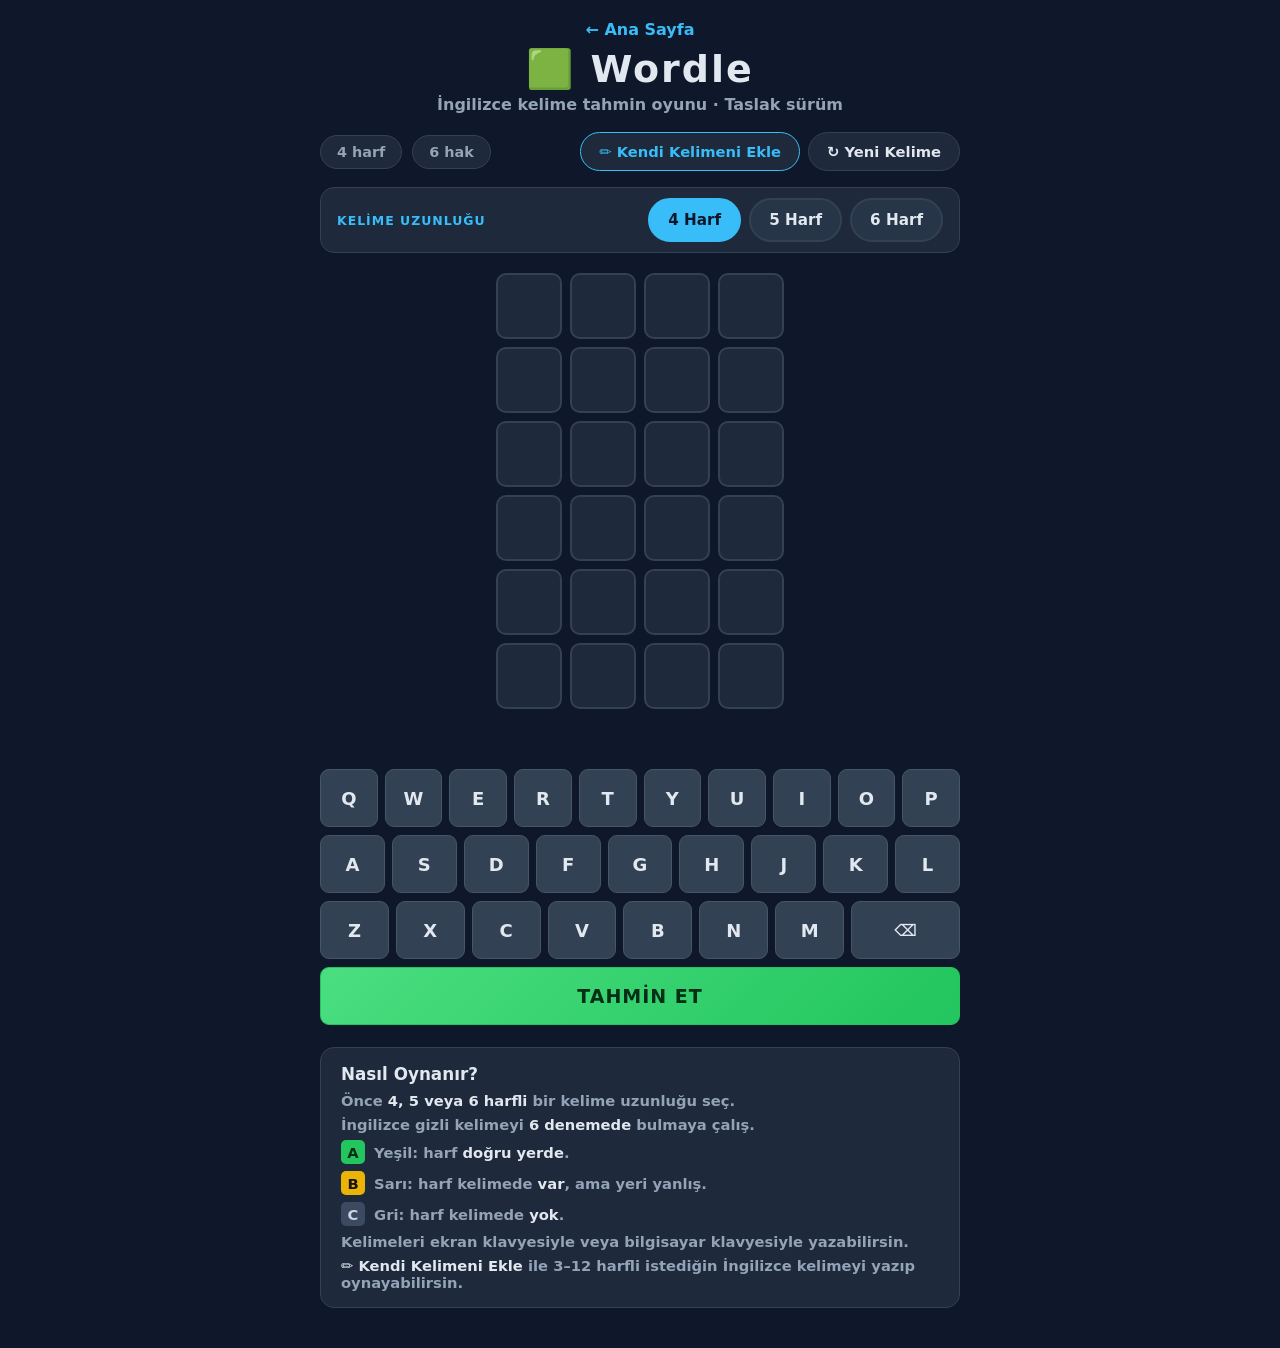
==== oyunlar/wordle.html @ fd584bf6 "Add files via upload" ====
<!DOCTYPE html>
<html lang="tr">

<head>
  <meta charset="UTF-8" />
  <meta name="viewport" content="width=device-width, initial-scale=1.0, maximum-scale=1.0, user-scalable=no" />
  <title>Wordle · İngilizce Kelime Tahmin Oyunu</title>
  <link rel="stylesheet" href="wordle.css" />
</head>

<body>
  <header class="wordle-ust">
    <a class="geri-link" href="../index.html">← Ana Sayfa</a>
    <h1>🟩 Wordle</h1>
    <p class="alt-baslik">İngilizce kelime tahmin oyunu · Taslak sürüm</p>
  </header>

  <main class="wordle-alan">
    <div class="durum-cubugu">
      <span class="durum-cip" id="harfBilgi">— harf</span>
      <span class="durum-cip" id="hakBilgi">6 hak</span>
      <div class="durum-aksiyon">
        <button type="button" class="btn-yeni btn-ozel" id="btnOzelKelime">✏️ Kendi Kelimeni Ekle</button>
        <button type="button" class="btn-yeni" id="btnYeniKelime">↻ Yeni Kelime</button>
      </div>
    </div>

    <div class="uzunluk-secim" role="group" aria-label="Kelime uzunluğu">
      <span class="uzunluk-baslik">Kelime Uzunluğu</span>
      <div class="uzunluk-butonlar">
        <button type="button" class="uzunluk-btn" data-uzunluk="4" aria-pressed="false">4 Harf</button>
        <button type="button" class="uzunluk-btn" data-uzunluk="5" aria-pressed="false">5 Harf</button>
        <button type="button" class="uzunluk-btn" data-uzunluk="6" aria-pressed="false">6 Harf</button>
      </div>
    </div>

    <div class="tahta" id="tahta" role="grid" aria-label="Kelime tahmin tahtası"></div>

    <p class="mesaj" id="mesaj" role="status" aria-live="polite"></p>

    <div class="klavye" id="klavye" aria-label="İngilizce klavye"></div>

    <section class="kurallar-kutu">
      <h2>Nasıl Oynanır?</h2>
      <ul>
        <li>Önce <b>4, 5 veya 6 harfli</b> bir kelime uzunluğu seç.</li>
        <li>İngilizce gizli kelimeyi <b>6 denemede</b> bulmaya çalış.</li>
        <li><span class="ornek dogru">A</span> Yeşil: harf <b>doğru yerde</b>.</li>
        <li><span class="ornek var">B</span> Sarı: harf kelimede <b>var</b>, ama yeri yanlış.</li>
        <li><span class="ornek yok">C</span> Gri: harf kelimede <b>yok</b>.</li>
        <li>Kelimeleri ekran klavyesiyle veya bilgisayar klavyesiyle yazabilirsin.</li>
        <li><b>✏️ Kendi Kelimeni Ekle</b> ile 3–12 harfli istediğin İngilizce kelimeyi yazıp oynayabilirsin.</li>
      </ul>
    </section>
  </main>

  <div class="ozel-modal" id="ozelModal" aria-hidden="true">
    <div class="ozel-kutu" role="dialog" aria-modal="true" aria-labelledby="ozelBaslik">
      <div class="ozel-baslik">
        <h2 id="ozelBaslik">✏️ Kendi Kelimeni Ekle</h2>
        <button type="button" class="ozel-kapat" id="btnOzelKapat" aria-label="Kapat">✕</button>
      </div>
      <p class="ozel-aciklama">İngilizce harflerle 3–12 harf arası bir kelime yaz. Oyun bu kelimeyle başlar.</p>
      <input type="text" id="ozelGirdi" class="ozel-girdi" maxlength="12" autocomplete="off"
        autocapitalize="characters" spellcheck="false" placeholder="Örn. SCHOOL" />
      <p class="ozel-hata" id="ozelHata" role="alert"></p>
      <div class="ozel-aksiyon">
        <button type="button" class="btn-ozel-oyna" id="btnOzelOyna">Oyna</button>
        <button type="button" class="btn-ozel-iptal" id="btnOzelIptal">İptal</button>
      </div>
    </div>
  </div>

  <script src="wordle-kelimeler.js"></script>
  <script src="wordle.js"></script>
</body>

</html>
---- oyunlar/wordle.css ----
/* ================= WORDLE — site siyah teması ================= */
:root {
  --bg: #0f172a;
  --card: #1e293b;
  --card-hover: #273549;
  --text: #e2e8f0;
  --muted: #94a3b8;
  --accent: #38bdf8;
  --c5: #22c55e;
  --c6: #eab308;
  --c8: #ef4444;
  --radius: 14px;
  --kutu-bos: #1e293b;
  --kutu-dolu: #273549;
  --kutu-yok: #3b4a61;
  --tus: #334155;
  --tus-hover: #475569;
}

* {
  box-sizing: border-box;
  margin: 0;
  padding: 0;
  font-family: "Segoe UI", system-ui, sans-serif;
}

body {
  background: var(--bg);
  color: var(--text);
  min-height: 100vh;
  padding: 20px 16px 40px;
  display: flex;
  flex-direction: column;
  align-items: center;
  touch-action: manipulation;
  -webkit-tap-highlight-color: transparent;
}

.wordle-ust {
  width: 100%;
  max-width: 760px;
  text-align: center;
  margin-bottom: 18px;
}

.geri-link {
  color: var(--accent);
  text-decoration: none;
  font-weight: 700;
  display: inline-block;
  margin-bottom: 8px;
}

.geri-link:hover {
  text-decoration: underline;
}

.wordle-ust h1 {
  font-size: clamp(26px, 5vw, 38px);
  letter-spacing: 2px;
}

.alt-baslik {
  color: var(--muted);
  font-weight: 600;
  margin-top: 4px;
}

.wordle-alan {
  width: 100%;
  max-width: 640px;
  display: flex;
  flex-direction: column;
  align-items: center;
  gap: 16px;
}

/* ---------- Durum çubuğu ---------- */
.durum-cubugu {
  width: 100%;
  display: flex;
  align-items: center;
  gap: 10px;
  flex-wrap: wrap;
  justify-content: center;
}

.durum-cip {
  background: var(--card);
  border: 1px solid #334155;
  border-radius: 999px;
  padding: 8px 16px;
  font-weight: 800;
  color: var(--muted);
  font-size: 0.9rem;
}

.durum-aksiyon {
  display: flex;
  align-items: center;
  gap: 8px;
  flex-wrap: wrap;
  margin-left: auto;
}

.btn-yeni {
  margin-left: 0;
  border: 1px solid #334155;
  border-radius: 999px;
  padding: 10px 18px;
  background: var(--card);
  color: var(--text);
  font-weight: 800;
  font-size: 0.92rem;
  cursor: pointer;
  transition: background 0.15s, border-color 0.15s, transform 0.1s;
}

.btn-yeni:hover {
  background: var(--card-hover);
  border-color: var(--accent);
}

.btn-yeni:active {
  transform: scale(0.97);
}

.btn-ozel {
  border-color: var(--accent);
  color: var(--accent);
}

.btn-ozel:hover {
  background: #24334a;
}

/* ---------- Kelime uzunluğu seçimi ---------- */
.uzunluk-secim {
  width: 100%;
  display: flex;
  align-items: center;
  gap: 12px;
  flex-wrap: wrap;
  background: var(--card);
  border: 1px solid #334155;
  border-radius: var(--radius);
  padding: 10px 16px;
}

.uzunluk-baslik {
  font-size: 0.78rem;
  font-weight: 800;
  letter-spacing: 0.08em;
  text-transform: uppercase;
  color: var(--accent);
}

.uzunluk-butonlar {
  display: flex;
  gap: 8px;
  margin-left: auto;
}

.uzunluk-btn {
  font-family: inherit;
  font-weight: 800;
  font-size: 0.95rem;
  min-height: 44px;
  padding: 8px 18px;
  border: 2px solid #334155;
  border-radius: 999px;
  background: var(--card-hover);
  color: var(--text);
  cursor: pointer;
  touch-action: manipulation;
  transition: background 0.15s, border-color 0.15s, color 0.15s, transform 0.1s;
}

.uzunluk-btn:hover {
  border-color: var(--accent);
}

.uzunluk-btn:active {
  transform: scale(0.97);
}

.uzunluk-btn.aktif {
  background: var(--accent);
  border-color: var(--accent);
  color: #0f172a;
}

/* ---------- Tahta ---------- */
.tahta {
  --harf-sayisi: 5;
  display: grid;
  grid-template-columns: repeat(var(--harf-sayisi), minmax(0, 1fr));
  gap: clamp(5px, 1.2vw, 8px);
  width: min(100%, calc(var(--harf-sayisi) * 66px + (var(--harf-sayisi) - 1) * 8px));
  margin: 4px auto 0;
  touch-action: manipulation;
  user-select: none;
  -webkit-user-select: none;
}

.kutu {
  aspect-ratio: 1 / 1;
  display: grid;
  place-items: center;
  background: var(--kutu-bos);
  border: 2px solid #334155;
  border-radius: 10px;
  font-size: clamp(18px, 5.2vw, 30px);
  font-weight: 900;
  color: var(--text);
  text-transform: uppercase;
  transition: background 0.15s, border-color 0.15s, transform 0.12s;
}

.kutu.dolu {
  background: var(--kutu-dolu);
  border-color: #64748b;
  transform: scale(1.03);
}

.kutu.dogru {
  background: var(--c5);
  border-color: var(--c5);
  color: #052e16;
  transform: none;
}

.kutu.var {
  background: var(--c6);
  border-color: var(--c6);
  color: #1a1205;
  transform: none;
}

.kutu.yok {
  background: var(--kutu-yok);
  border-color: var(--kutu-yok);
  color: #cbd5e1;
  transform: none;
}

.kutu.dogru,
.kutu.var,
.kutu.yok {
  animation: kutuDon 0.32s ease;
}

@keyframes kutuDon {
  0% { transform: rotateX(0); }
  50% { transform: rotateX(90deg) scale(0.92); }
  100% { transform: rotateX(0); }
}

.tahta.salla {
  animation: salla 0.3s ease;
}

@keyframes salla {
  0%, 100% { transform: translateX(0); }
  25% { transform: translateX(-7px); }
  50% { transform: translateX(7px); }
  75% { transform: translateX(-4px); }
}

/* ---------- Mesaj ---------- */
.mesaj {
  min-height: 26px;
  text-align: center;
  font-weight: 800;
  font-size: 1rem;
  color: var(--muted);
}

.mesaj.basari {
  color: var(--c5);
  font-size: 1.15rem;
}

.mesaj.hata {
  color: #f87171;
}

.mesaj.uyari {
  color: var(--c6);
}

/* ---------- Klavye ---------- */
.klavye {
  width: 100%;
  display: flex;
  flex-direction: column;
  gap: 8px;
  margin-top: 2px;
  touch-action: manipulation;
}

.klavye-satir {
  display: flex;
  justify-content: center;
  gap: clamp(4px, 1vw, 7px);
}

.tus {
  flex: 1 1 0;
  min-width: 0;
  height: clamp(46px, 7.2vh, 58px);
  border: 1px solid #475569;
  border-radius: 9px;
  background: var(--tus);
  color: var(--text);
  font-weight: 800;
  font-size: clamp(14px, 2.4vw, 18px);
  cursor: pointer;
  display: grid;
  place-items: center;
  user-select: none;
  -webkit-user-select: none;
  -webkit-tap-highlight-color: transparent;
  touch-action: manipulation;
  transition: background 0.12s, border-color 0.12s, transform 0.08s;
}

.tus:hover:not(:disabled) {
  background: var(--tus-hover);
}

.tus:active:not(:disabled) {
  transform: scale(0.94);
}

.tus:disabled {
  opacity: 0.55;
  cursor: not-allowed;
}

.tus.dogru {
  background: var(--c5);
  border-color: var(--c5);
  color: #052e16;
}

.tus.var {
  background: var(--c6);
  border-color: var(--c6);
  color: #1a1205;
}

.tus.yok {
  background: #253247;
  border-color: #253247;
  color: #64748b;
}

.tus.genis {
  flex: 1.6 1 0;
  font-size: clamp(13px, 2vw, 16px);
}

.tus.gonder {
  flex: 1 1 100%;
  background: linear-gradient(135deg, #4ade80, #22c55e);
  border-color: var(--c5);
  color: #052e16;
  font-size: clamp(15px, 2.6vw, 19px);
  letter-spacing: 1px;
}

.tus.gonder:hover:not(:disabled) {
  background: linear-gradient(135deg, #86efac, #4ade80);
}

/* ---------- Kurallar ---------- */
.kurallar-kutu {
  width: 100%;
  background: var(--card);
  border: 1px solid #334155;
  border-radius: var(--radius);
  padding: 16px 20px;
  margin-top: 6px;
}

.kurallar-kutu h2 {
  font-size: 1.05rem;
  margin-bottom: 8px;
}

.kurallar-kutu ul {
  list-style: none;
  display: flex;
  flex-direction: column;
  gap: 7px;
  color: var(--muted);
  font-weight: 600;
  font-size: 0.92rem;
}

.kurallar-kutu b {
  color: var(--text);
}

.ornek {
  display: inline-grid;
  place-items: center;
  width: 24px;
  height: 24px;
  border-radius: 5px;
  font-weight: 900;
  color: #052e16;
  margin-right: 4px;
}

.ornek.dogru {
  background: var(--c5);
}

.ornek.var {
  background: var(--c6);
  color: #1a1205;
}

.ornek.yok {
  background: var(--kutu-yok);
  color: #cbd5e1;
}

/* ---------- Kendi kelimeni ekle penceresi ---------- */
.ozel-modal {
  position: fixed;
  inset: 0;
  background: rgba(2, 6, 23, 0.78);
  display: none;
  align-items: center;
  justify-content: center;
  padding: 20px;
  z-index: 50;
}

.ozel-modal.acik {
  display: flex;
}

.ozel-kutu {
  background: var(--card);
  border: 1px solid #334155;
  border-radius: 18px;
  padding: 22px;
  width: 100%;
  max-width: 470px;
  box-shadow: 0 25px 70px rgba(0, 0, 0, 0.55);
}

.ozel-baslik {
  display: flex;
  align-items: center;
  justify-content: space-between;
  gap: 12px;
  margin-bottom: 10px;
}

.ozel-baslik h2 {
  font-size: 1.15rem;
}

.ozel-kapat {
  border: none;
  background: #334155;
  color: var(--text);
  width: 36px;
  height: 36px;
  border-radius: 10px;
  font-size: 1rem;
  cursor: pointer;
  flex: 0 0 auto;
}

.ozel-kapat:hover {
  background: #475569;
}

.ozel-aciklama {
  color: var(--muted);
  font-size: 0.9rem;
  line-height: 1.5;
  margin-bottom: 14px;
}

.ozel-girdi {
  width: 100%;
  background: #0f172a;
  border: 2px solid #334155;
  border-radius: 10px;
  padding: 12px 14px;
  color: var(--text);
  font: inherit;
  font-size: 1.1rem;
  font-weight: 700;
  letter-spacing: 1px;
  text-transform: uppercase;
}

.ozel-girdi::placeholder {
  color: #475569;
  letter-spacing: 0;
}

.ozel-girdi:focus {
  outline: none;
  border-color: var(--accent);
}

.ozel-hata {
  min-height: 20px;
  color: #f87171;
  font-size: 0.85rem;
  font-weight: 700;
  margin-top: 6px;
}

.ozel-aksiyon {
  display: flex;
  gap: 10px;
  justify-content: flex-end;
  flex-wrap: wrap;
  margin-top: 8px;
}

.btn-ozel-oyna {
  border: none;
  border-radius: 999px;
  padding: 11px 28px;
  background: linear-gradient(135deg, #4ade80, #22c55e);
  color: #052e16;
  font: inherit;
  font-weight: 900;
  font-size: 1rem;
  cursor: pointer;
  transition: filter 0.15s, transform 0.1s;
}

.btn-ozel-oyna:hover {
  filter: brightness(1.08);
}

.btn-ozel-oyna:active {
  transform: scale(0.97);
}

.btn-ozel-iptal {
  border: 1px solid #334155;
  border-radius: 999px;
  padding: 11px 22px;
  background: var(--card-hover);
  color: var(--text);
  font: inherit;
  font-weight: 800;
  font-size: 1rem;
  cursor: pointer;
}

.btn-ozel-iptal:hover {
  background: #334155;
}

@media (max-width: 420px) {
  body {
    padding: 14px 10px 30px;
  }

  .klavye-satir {
    gap: 4px;
  }

  .tus {
    border-radius: 7px;
  }

  .durum-aksiyon {
    margin-left: 0;
    width: 100%;
  }

  .btn-yeni {
    flex: 1;
    padding: 9px 12px;
    text-align: center;
  }

  .uzunluk-butonlar {
    margin-left: 0;
    width: 100%;
  }

  .uzunluk-btn {
    flex: 1;
    padding: 8px 10px;
  }
}
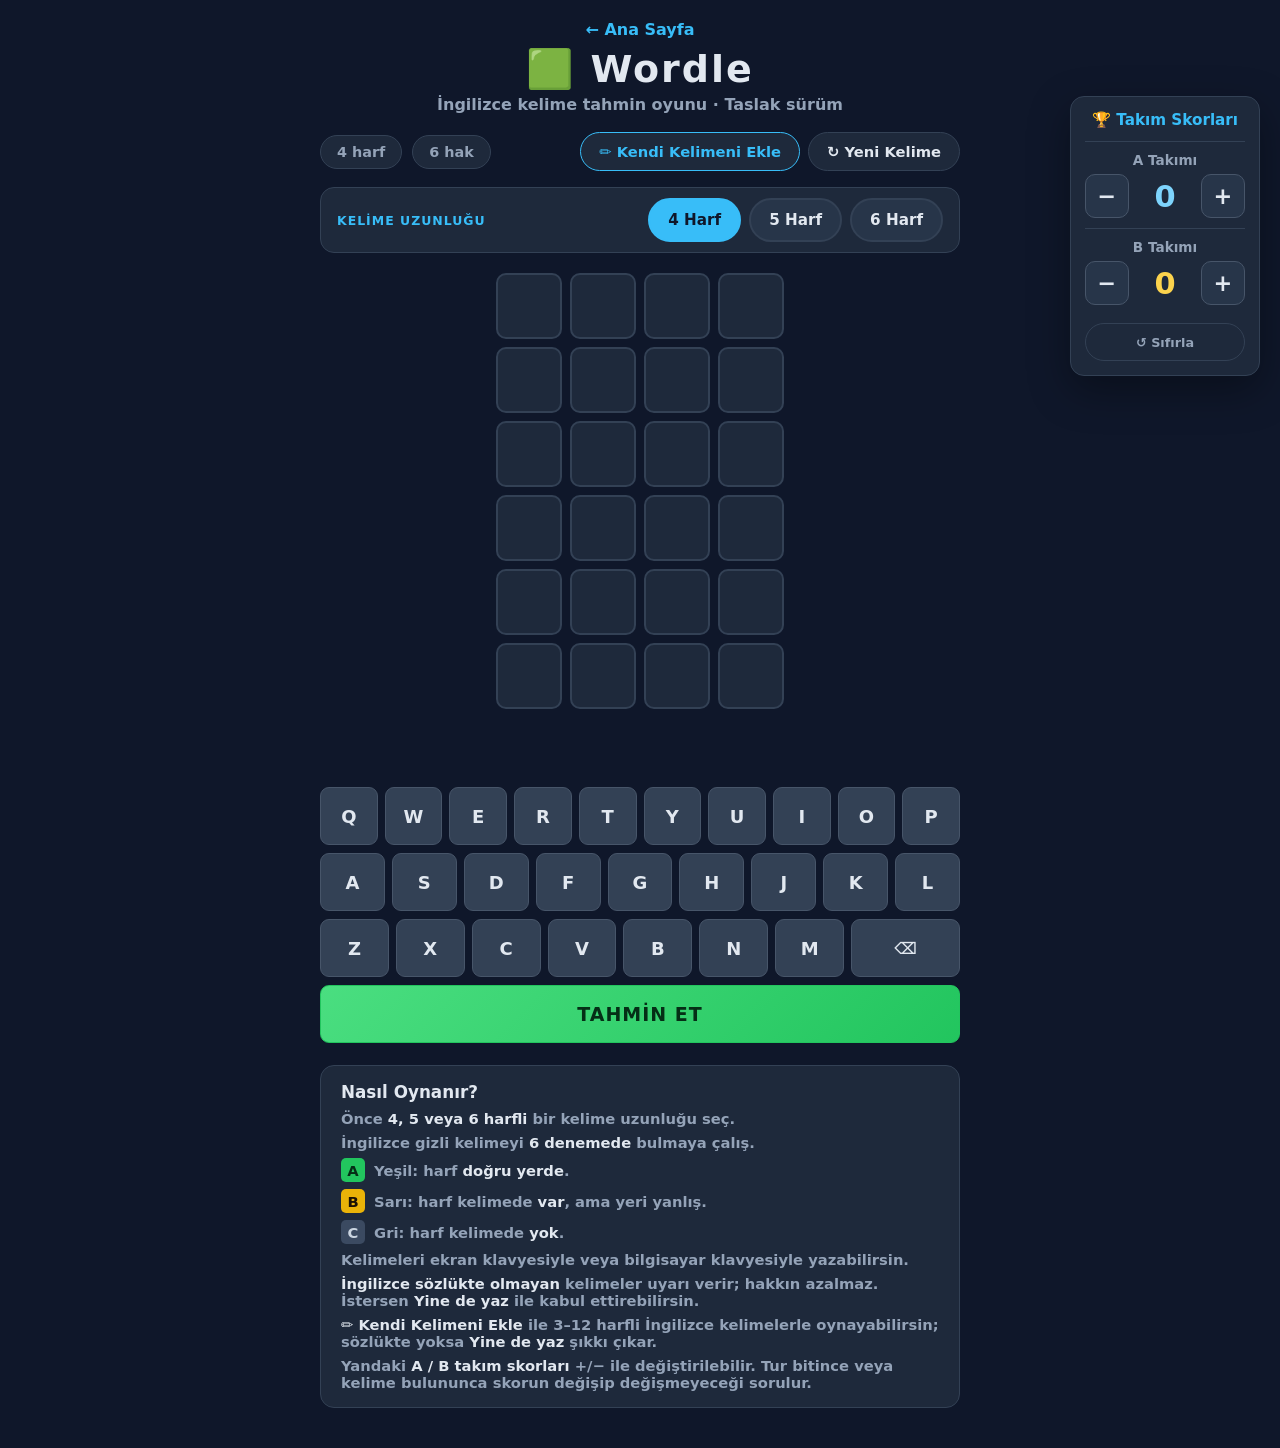
==== commit b3f923a8: "Wordle: sozluk dogrulamasi, yine de yaz ve takim skorlari" ====
--- a/oyunlar/wordle.html
+++ b/oyunlar/wordle.html
@@ -16,6 +16,27 @@
   </header>
 
   <main class="wordle-alan">
+    <section class="skor-panel" aria-label="Takım skorları">
+      <h2>🏆 Takım Skorları</h2>
+      <div class="skor-satir" data-takim="A">
+        <span class="skor-ad">A Takımı</span>
+        <div class="skor-kontroller">
+          <button type="button" class="skor-btn" data-skor-takim="A" data-skor-delta="-1" aria-label="A takımından 1 puan çıkar">−</button>
+          <span class="skor-deger" id="skorA">0</span>
+          <button type="button" class="skor-btn" data-skor-takim="A" data-skor-delta="1" aria-label="A takımına 1 puan ekle">+</button>
+        </div>
+      </div>
+      <div class="skor-satir" data-takim="B">
+        <span class="skor-ad">B Takımı</span>
+        <div class="skor-kontroller">
+          <button type="button" class="skor-btn" data-skor-takim="B" data-skor-delta="-1" aria-label="B takımından 1 puan çıkar">−</button>
+          <span class="skor-deger" id="skorB">0</span>
+          <button type="button" class="skor-btn" data-skor-takim="B" data-skor-delta="1" aria-label="B takımına 1 puan ekle">+</button>
+        </div>
+      </div>
+      <button type="button" class="skor-sifirla" id="btnSkorSifirla">↺ Sıfırla</button>
+    </section>
+
     <div class="durum-cubugu">
       <span class="durum-cip" id="harfBilgi">— harf</span>
       <span class="durum-cip" id="hakBilgi">6 hak</span>
@@ -36,7 +57,10 @@
 
     <div class="tahta" id="tahta" role="grid" aria-label="Kelime tahmin tahtası"></div>
 
-    <p class="mesaj" id="mesaj" role="status" aria-live="polite"></p>
+    <div class="mesaj-satir">
+      <p class="mesaj" id="mesaj" role="status" aria-live="polite"></p>
+      <button type="button" class="btn-yine-de" id="btnYineDe" hidden>Yine de yaz</button>
+    </div>
 
     <div class="klavye" id="klavye" aria-label="İngilizce klavye"></div>
 
@@ -49,7 +73,9 @@
         <li><span class="ornek var">B</span> Sarı: harf kelimede <b>var</b>, ama yeri yanlış.</li>
         <li><span class="ornek yok">C</span> Gri: harf kelimede <b>yok</b>.</li>
         <li>Kelimeleri ekran klavyesiyle veya bilgisayar klavyesiyle yazabilirsin.</li>
-        <li><b>✏️ Kendi Kelimeni Ekle</b> ile 3–12 harfli istediğin İngilizce kelimeyi yazıp oynayabilirsin.</li>
+        <li><b>İngilizce sözlükte olmayan</b> kelimeler uyarı verir; hakkın azalmaz. İstersen <b>Yine de yaz</b> ile kabul ettirebilirsin.</li>
+        <li><b>✏️ Kendi Kelimeni Ekle</b> ile 3–12 harfli İngilizce kelimelerle oynayabilirsin; sözlükte yoksa <b>Yine de yaz</b> şıkkı çıkar.</li>
+        <li>Yandaki <b>A / B takım skorları</b> +/− ile değiştirilebilir. Tur bitince veya kelime bulununca skorun değişip değişmeyeceği sorulur.</li>
       </ul>
     </section>
   </main>
@@ -60,13 +86,31 @@
         <h2 id="ozelBaslik">✏️ Kendi Kelimeni Ekle</h2>
         <button type="button" class="ozel-kapat" id="btnOzelKapat" aria-label="Kapat">✕</button>
       </div>
-      <p class="ozel-aciklama">İngilizce harflerle 3–12 harf arası bir kelime yaz. Oyun bu kelimeyle başlar.</p>
+      <p class="ozel-aciklama">3–12 harfli bir İngilizce kelime yaz. Sözlükte yoksa <b>Yine de yaz</b> diyerek devam edebilirsin.</p>
       <input type="text" id="ozelGirdi" class="ozel-girdi" maxlength="12" autocomplete="off"
         autocapitalize="characters" spellcheck="false" placeholder="Örn. SCHOOL" />
-      <p class="ozel-hata" id="ozelHata" role="alert"></p>
+      <div class="ozel-hata-satir">
+        <p class="ozel-hata" id="ozelHata" role="alert"></p>
+        <button type="button" class="btn-yine-de btn-yine-de-ozel" id="btnOzelYineDe" hidden>Yine de yaz</button>
+      </div>
       <div class="ozel-aksiyon">
         <button type="button" class="btn-ozel-oyna" id="btnOzelOyna">Oyna</button>
         <button type="button" class="btn-ozel-iptal" id="btnOzelIptal">İptal</button>
+      </div>
+    </div>
+  </div>
+
+  <div class="ozel-modal" id="skorModal" aria-hidden="true">
+    <div class="ozel-kutu" role="dialog" aria-modal="true" aria-labelledby="skorBaslik">
+      <div class="ozel-baslik">
+        <h2 id="skorBaslik">🏆 Skor güncellensin mi?</h2>
+        <button type="button" class="ozel-kapat" id="btnSkorKapat" aria-label="Kapat">✕</button>
+      </div>
+      <p class="ozel-aciklama" id="skorModalAciklama">Tur bitti.</p>
+      <div class="skor-secenekler">
+        <button type="button" class="skor-secenek a" data-skor-ver="A">A Takımına +1</button>
+        <button type="button" class="skor-secenek b" data-skor-ver="B">B Takımına +1</button>
+        <button type="button" class="skor-secenek hayir" id="btnSkorHayir">Değişmesin</button>
       </div>
     </div>
   </div>
--- a/oyunlar/wordle.css
+++ b/oyunlar/wordle.css
@@ -75,6 +75,115 @@
   gap: 16px;
 }
 
+/* ---------- Takım skorları ---------- */
+.skor-panel {
+  position: fixed;
+  right: 20px;
+  top: 96px;
+  width: 190px;
+  background: var(--card);
+  border: 1px solid #334155;
+  border-radius: var(--radius);
+  padding: 14px;
+  box-shadow: 0 14px 40px rgba(0, 0, 0, 0.35);
+  z-index: 10;
+}
+
+.skor-panel h2 {
+  font-size: 0.95rem;
+  text-align: center;
+  color: var(--accent);
+  margin-bottom: 12px;
+}
+
+.skor-satir {
+  display: flex;
+  flex-direction: column;
+  align-items: center;
+  gap: 6px;
+  padding: 10px 0;
+  border-top: 1px solid #334155;
+}
+
+.skor-satir[data-takim="A"] .skor-deger {
+  color: #7dd3fc;
+}
+
+.skor-satir[data-takim="B"] .skor-deger {
+  color: #fcd34d;
+}
+
+.skor-ad {
+  font-size: 0.85rem;
+  font-weight: 800;
+  color: var(--muted);
+}
+
+.skor-kontroller {
+  display: flex;
+  align-items: center;
+  justify-content: center;
+  gap: 8px;
+  width: 100%;
+}
+
+.skor-btn {
+  flex: 0 0 44px;
+  width: 44px;
+  height: 44px;
+  border: 1px solid #475569;
+  border-radius: 10px;
+  background: var(--card-hover);
+  color: var(--text);
+  font: inherit;
+  font-size: 1.4rem;
+  font-weight: 900;
+  line-height: 1;
+  cursor: pointer;
+  user-select: none;
+  -webkit-user-select: none;
+  -webkit-tap-highlight-color: transparent;
+  touch-action: manipulation;
+  transition: background 0.15s, border-color 0.15s, transform 0.1s;
+}
+
+.skor-btn:hover {
+  background: #334155;
+  border-color: var(--accent);
+}
+
+.skor-btn:active {
+  transform: scale(0.94);
+}
+
+.skor-deger {
+  flex: 1;
+  text-align: center;
+  font-size: 1.9rem;
+  font-weight: 900;
+  font-variant-numeric: tabular-nums;
+}
+
+.skor-sifirla {
+  width: 100%;
+  min-height: 38px;
+  margin-top: 8px;
+  border: 1px solid #334155;
+  border-radius: 999px;
+  background: transparent;
+  color: var(--muted);
+  font: inherit;
+  font-size: 0.8rem;
+  font-weight: 800;
+  cursor: pointer;
+  touch-action: manipulation;
+}
+
+.skor-sifirla:hover {
+  color: var(--text);
+  border-color: var(--accent);
+}
+
 /* ---------- Durum çubuğu ---------- */
 .durum-cubugu {
   width: 100%;
@@ -268,12 +377,52 @@
 }
 
 /* ---------- Mesaj ---------- */
+.mesaj-satir {
+  width: 100%;
+  min-height: 44px;
+  display: flex;
+  align-items: center;
+  justify-content: center;
+  gap: 10px;
+  flex-wrap: nowrap;
+}
+
 .mesaj {
+  flex: 1 1 auto;
+  min-width: 0;
   min-height: 26px;
   text-align: center;
   font-weight: 800;
   font-size: 1rem;
   color: var(--muted);
+}
+
+.btn-yine-de {
+  flex: 0 0 auto;
+  border: 1px solid var(--accent);
+  border-radius: 999px;
+  background: #24334a;
+  color: var(--accent);
+  font: inherit;
+  font-weight: 900;
+  font-size: 0.9rem;
+  min-height: 44px;
+  padding: 8px 18px;
+  white-space: nowrap;
+  cursor: pointer;
+  user-select: none;
+  -webkit-user-select: none;
+  -webkit-tap-highlight-color: transparent;
+  touch-action: manipulation;
+  transition: background 0.15s, transform 0.1s;
+}
+
+.btn-yine-de:hover {
+  background: #334155;
+}
+
+.btn-yine-de:active {
+  transform: scale(0.97);
 }
 
 .mesaj.basari {
@@ -513,12 +662,28 @@
   border-color: var(--accent);
 }
 
+.ozel-hata-satir {
+  min-height: 44px;
+  display: flex;
+  align-items: center;
+  gap: 8px;
+  flex-wrap: nowrap;
+  margin-top: 6px;
+}
+
 .ozel-hata {
+  flex: 1 1 auto;
+  min-width: 0;
   min-height: 20px;
   color: #f87171;
   font-size: 0.85rem;
   font-weight: 700;
-  margin-top: 6px;
+}
+
+.btn-yine-de-ozel {
+  min-height: 40px;
+  padding: 6px 14px;
+  font-size: 0.85rem;
 }
 
 .ozel-aksiyon {
@@ -566,6 +731,67 @@
   background: #334155;
 }
 
+/* ---------- Tur sonu skor sorusu ---------- */
+.skor-secenekler {
+  display: flex;
+  flex-direction: column;
+  gap: 10px;
+  margin-top: 14px;
+}
+
+.skor-secenek {
+  min-height: 48px;
+  border: none;
+  border-radius: 999px;
+  font: inherit;
+  font-weight: 900;
+  font-size: 1rem;
+  cursor: pointer;
+  touch-action: manipulation;
+  transition: filter 0.15s, transform 0.1s;
+}
+
+.skor-secenek:hover {
+  filter: brightness(1.08);
+}
+
+.skor-secenek:active {
+  transform: scale(0.98);
+}
+
+.skor-secenek.a {
+  background: linear-gradient(135deg, #7dd3fc, #38bdf8);
+  color: #042f2e;
+}
+
+.skor-secenek.b {
+  background: linear-gradient(135deg, #fde68a, #eab308);
+  color: #3b2b05;
+}
+
+.skor-secenek.hayir {
+  background: var(--card-hover);
+  border: 1px solid #334155;
+  color: var(--text);
+}
+
+@media (max-width: 1100px) {
+  .skor-panel {
+    position: static;
+    width: 100%;
+    box-shadow: none;
+  }
+
+  .skor-satir {
+    flex-direction: row;
+    justify-content: space-between;
+  }
+
+  .skor-kontroller {
+    width: auto;
+  }
+}
+
 @media (max-width: 420px) {
   body {
     padding: 14px 10px 30px;
